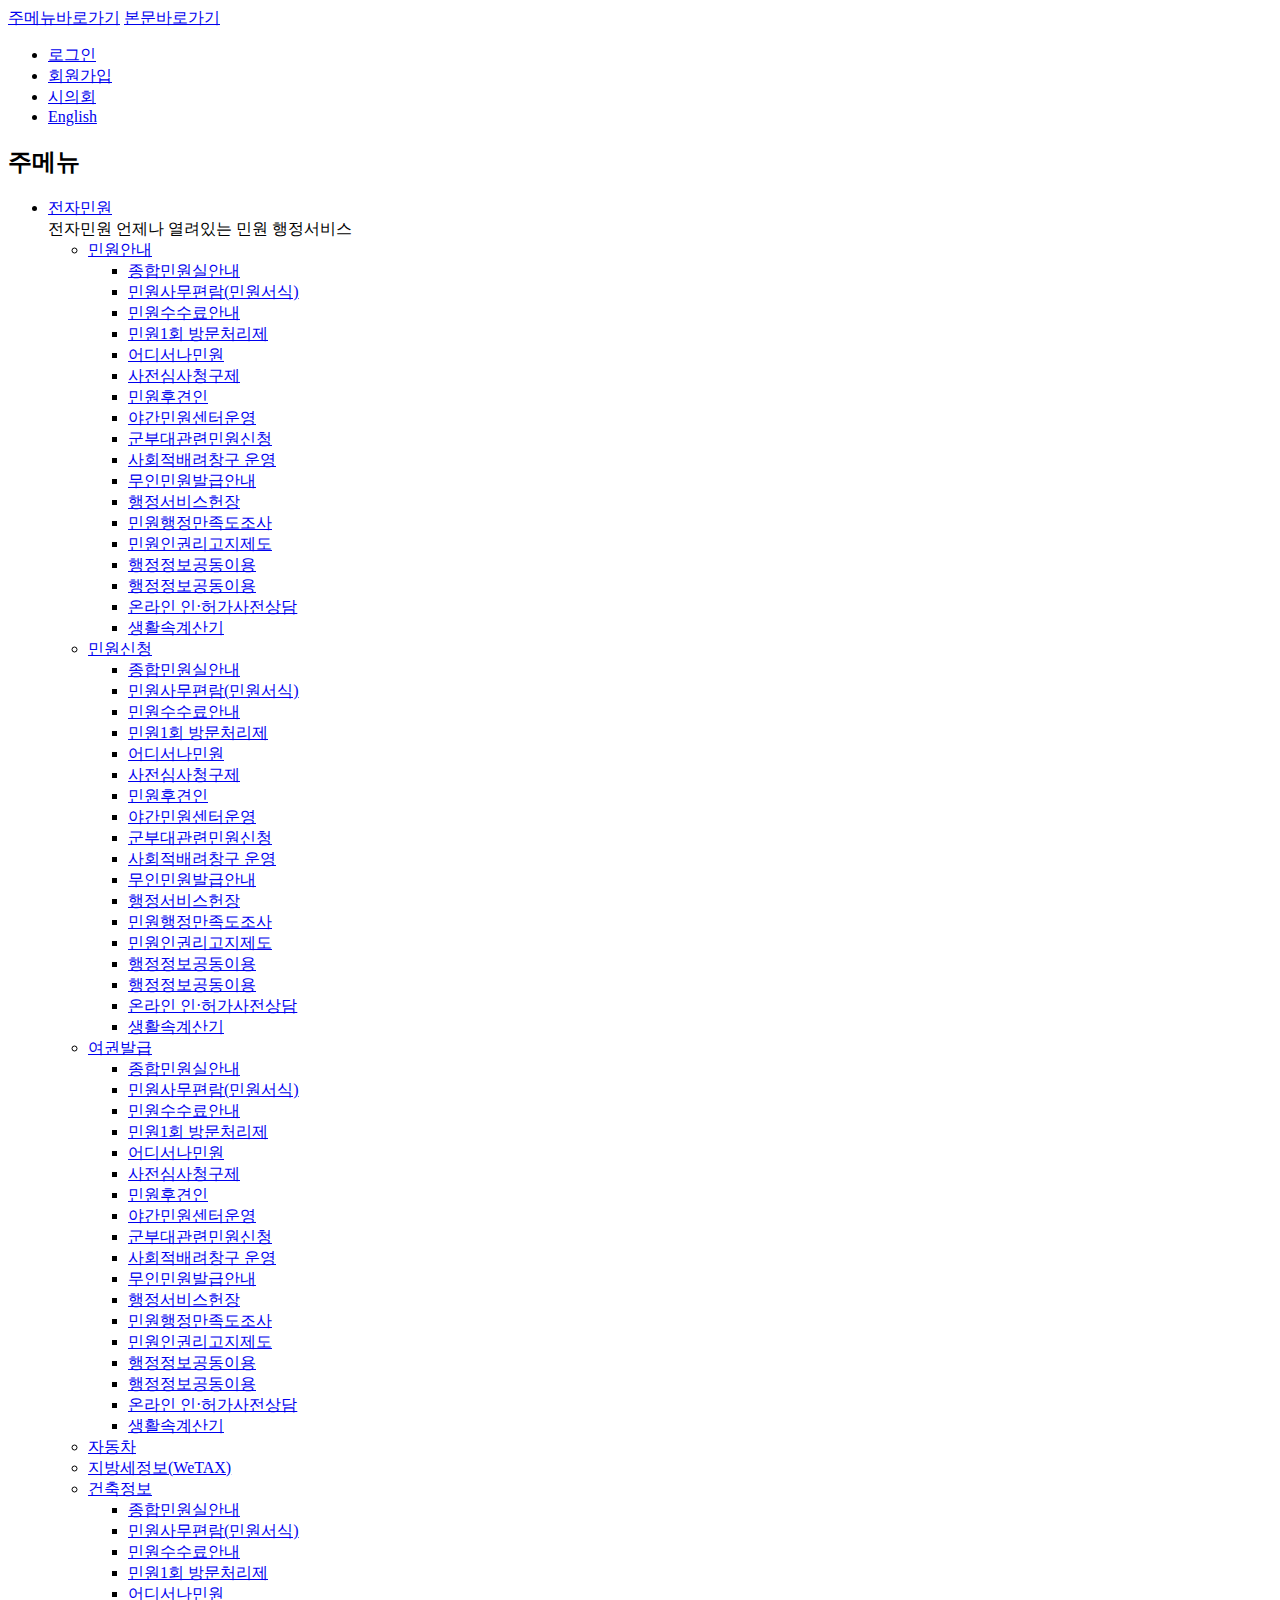
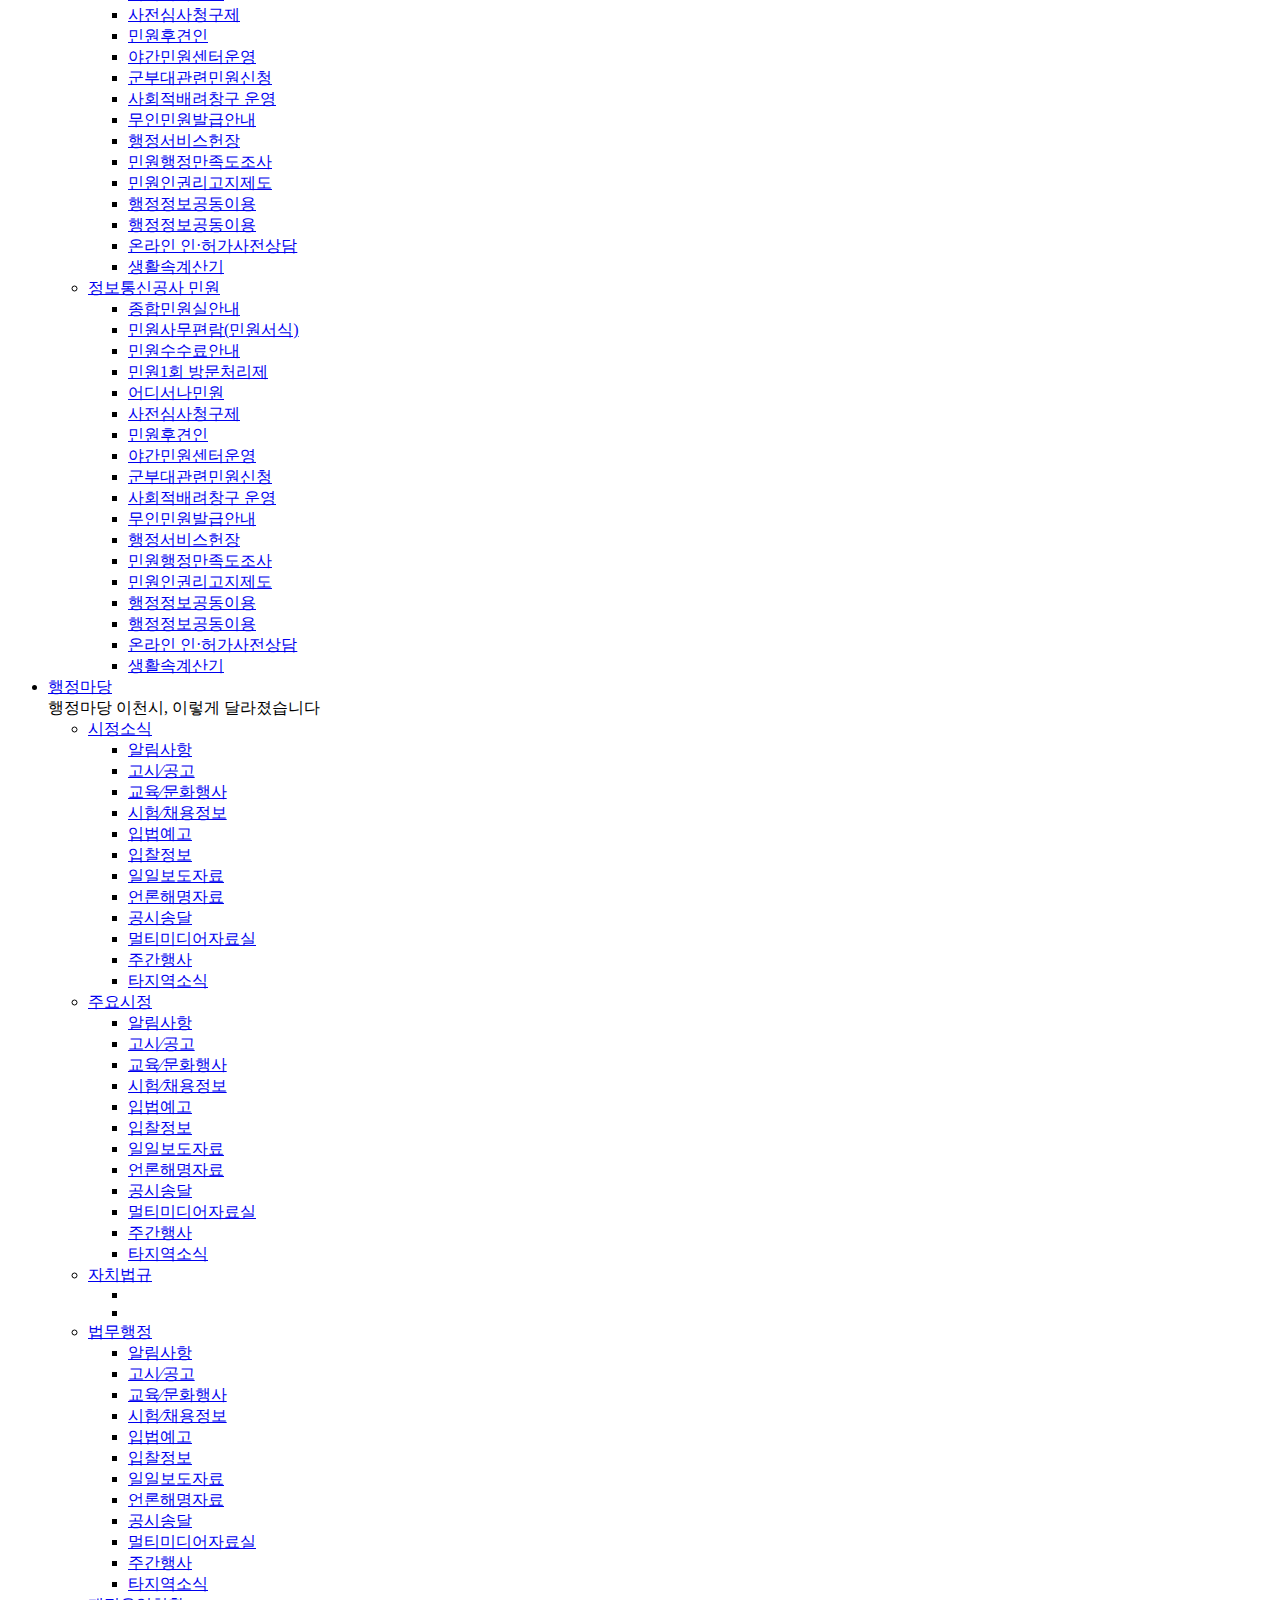
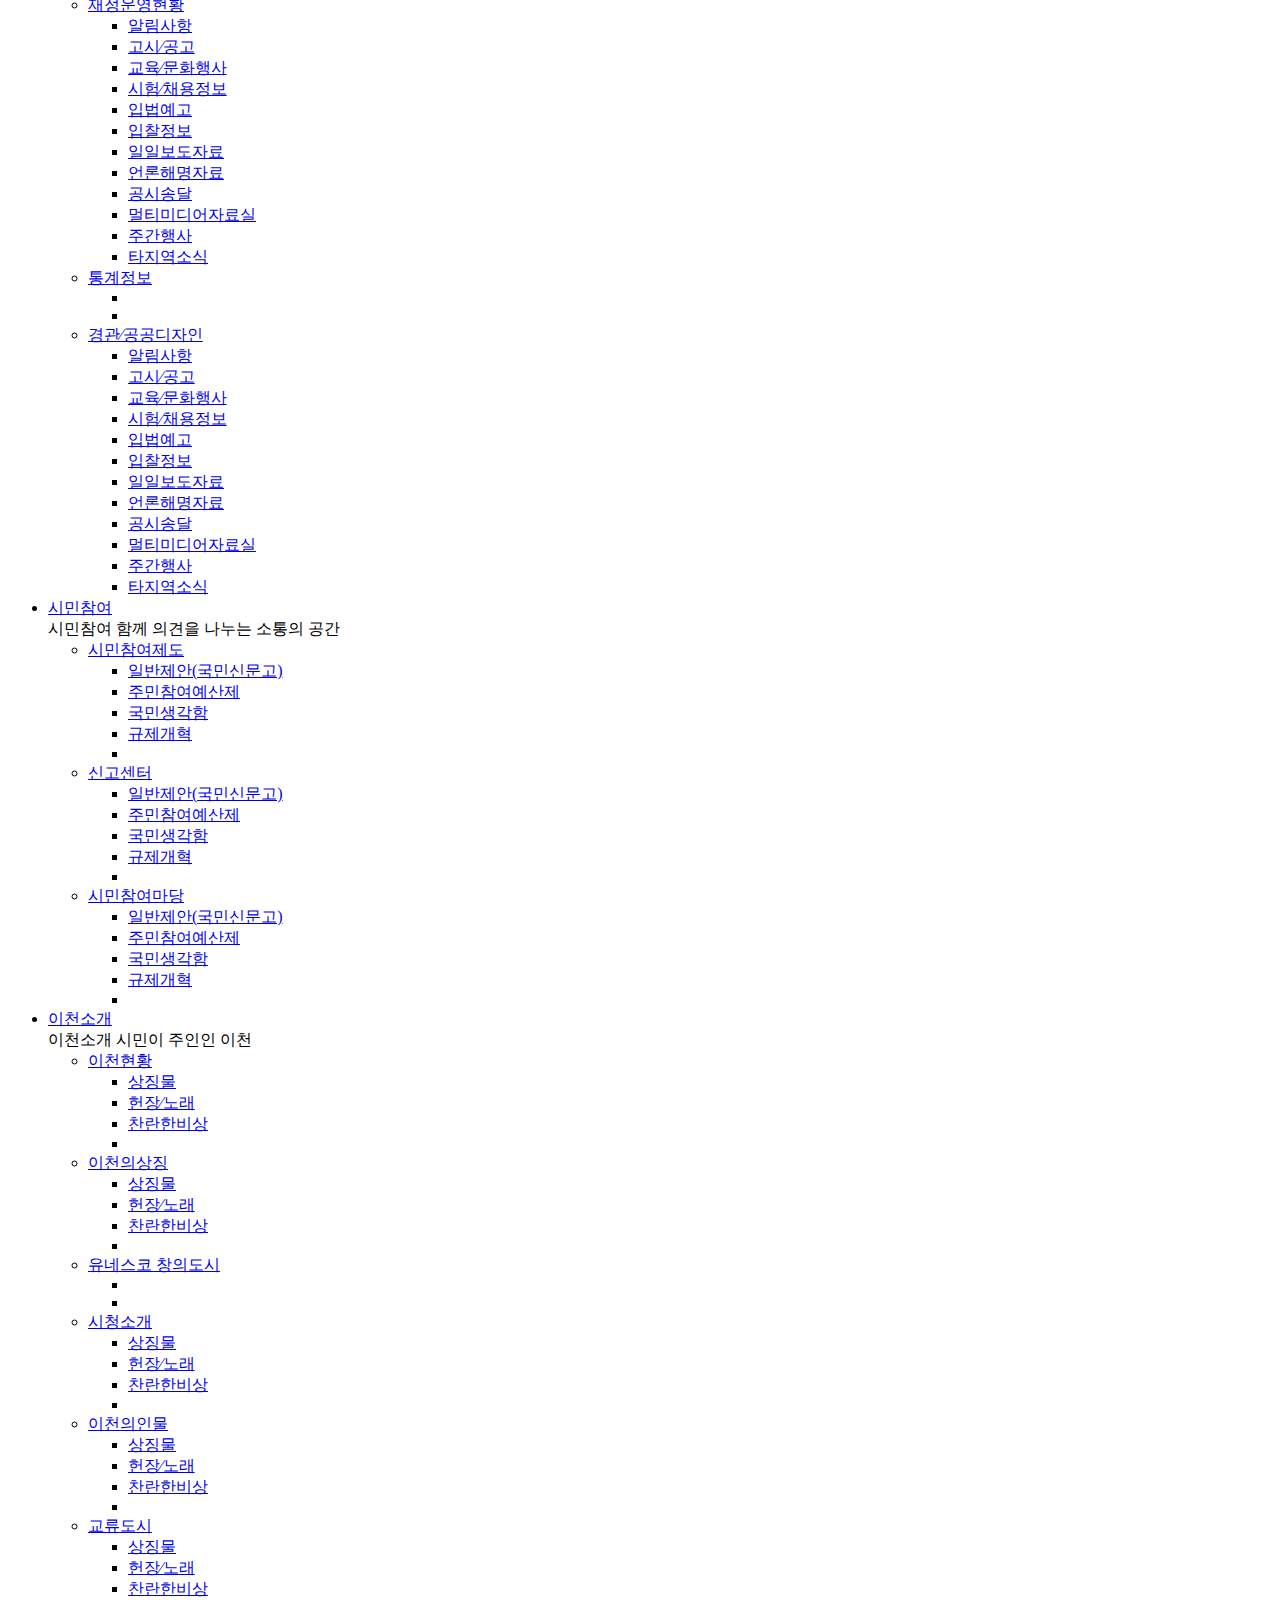
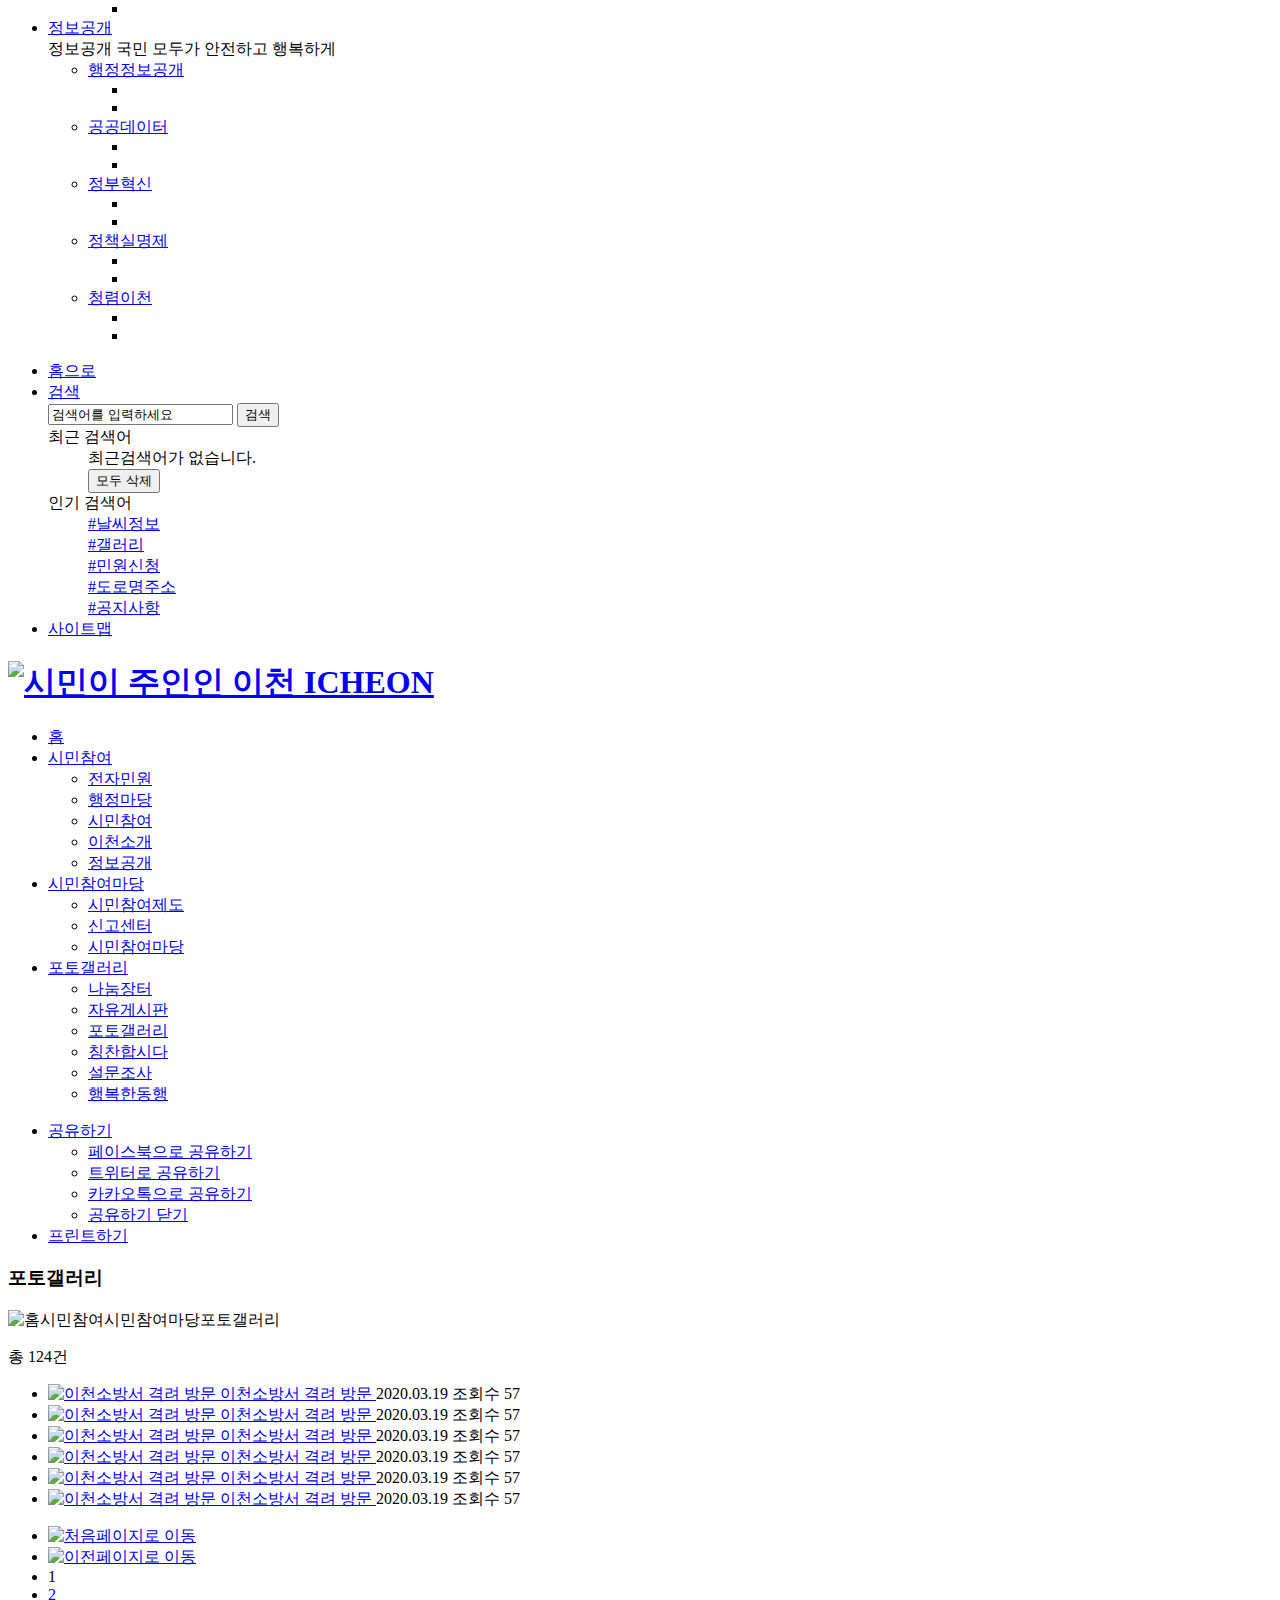
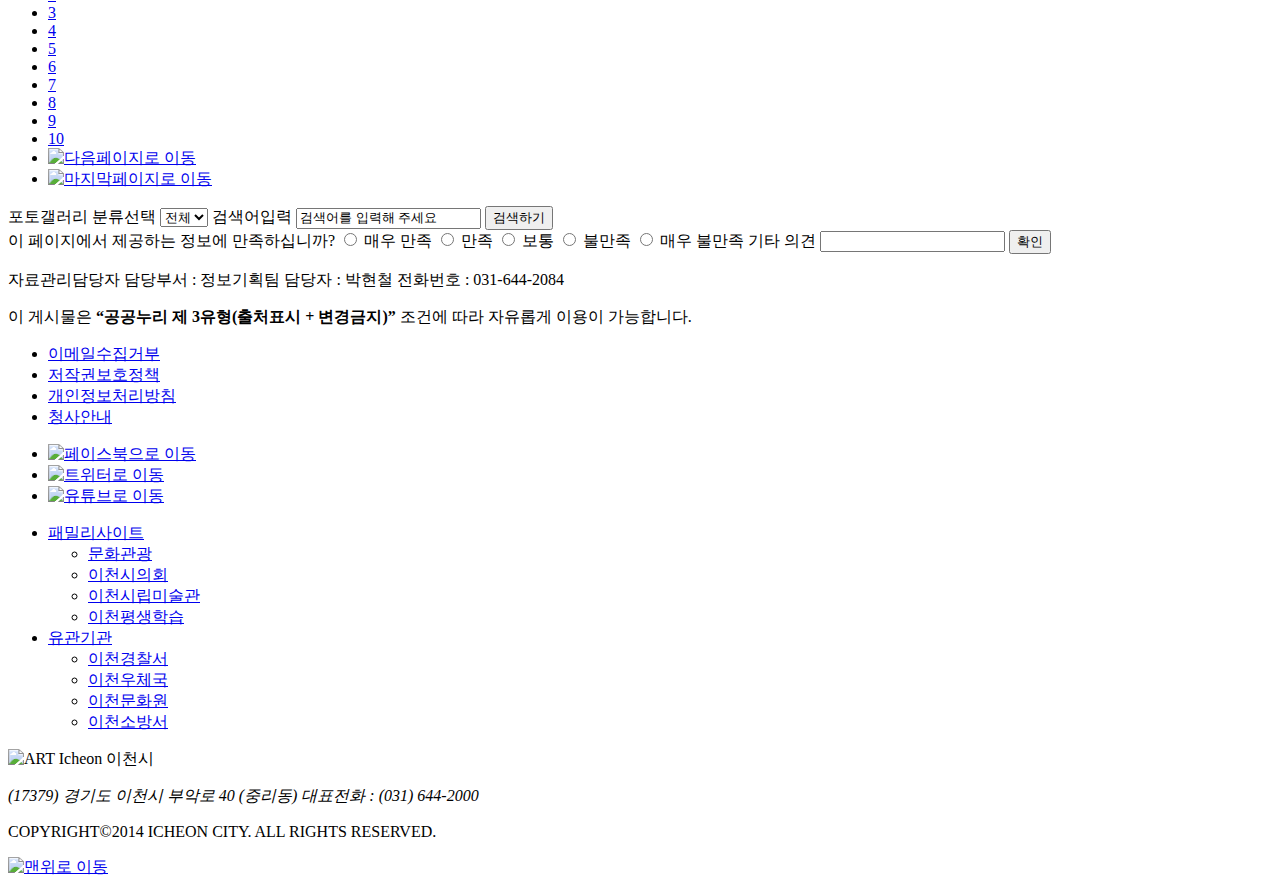
==== html/gallery.html @ 1af58473 "Add files via upload" ====
<!DOCTYPE html PUBLIC "-//W3C//DTD XHTML 1.0 Transitional//EN" "http://www.w3.org/TR/xhtml1/DTD/xhtml1-transitional.dtd">
<html lang="ko" xml:lang="ko" xmlns="http://www.w3.org/1999/xhtml">

<head>
 <meta http-equiv="Content-Type" content="text/html; charset=utf-8" />
 <meta http-equiv="X-UA-Compatible" content="IE=edge" />
 <title>시민이 주인인 이천 :: 이천시청</title>
 <meta name="robots" content="noindex, nofollow" />
 <meta name="keywords" content="키워드넣기" />
 <meta name="description" content="설명넣기" />
 <meta name="author" content="저자넣기" />
 <link rel="stylesheet" type="text/css" href="../css/gallery.css" />
	<script type="text/javascript" src="../js/gallery.js"></script>
</head>

<body>
 <!-- skip menu-->
 <div id="skipMenu">
  <a href="#gnb">주메뉴바로가기</a>
  <a href="#gallery">본문바로가기</a>
 </div>
 <!-- wrapper / w:100%-->
 <div id="wrapper">
		<!-- header / w:100%-->
		<div id="header_wrap">
			<div id="header_intro_wrap">
				<div class="header_intro clearfix">
					<ul class="user_menu">
						<li><a href="login.html">로그인</a></li>
						<li><a href="signup_01.html">회원가입</a></li>
						<li><a href="#">시의회</a></li>
						<li><a href="#">English</a></li>
					</ul>
				</div>
			</div>
			<div class="header clearfix">
				<h2 class="skip">주메뉴</h2>
				<!-- gnb-->
				<ul class="gnb" id="gnb">
					<li><a href="notice.html">전자민원</a>
						<div class="gnb_sub_wrap">
							<div class="gnb_info_01">
								<span class="gnb_title">전자민원</span>
								<span class="gnb_text">언제나 열려있는 민원 행정서비스</span>
							</div>
							<ul class="gnb_depth2">
								<!-- depth_2 -->
								<li class="depth_2">
									<a href="#">민원안내</a>
									<ul class="depth_3">
										<li><a href="#">종합민원실안내</a></li>
										<li><a href="#">민원사무편람&#40;민원서식&#41;</a></li>
										<li><a href="#">민원수수료안내</a></li>
										<li><a href="#">민원1회 방문처리제</a></li>
										<li><a href="#">어디서나민원</a></li>
										<li><a href="#">사전심사청구제</a></li>
										<li><a href="#">민원후견인</a></li>
										<li><a href="#">야간민원센터운영</a></li>
										<li><a href="#">군부대관련민원신청</a></li>
										<li><a href="#">사회적배려창구 운영</a></li>
										<li><a href="#">무인민원발급안내</a></li>
										<li><a href="#">행정서비스헌장</a></li>
										<li><a href="#">민원행정만족도조사</a></li>
										<li><a href="#">민원인권리고지제도</a></li>
										<li><a href="#">행정정보공동이용</a></li>
										<li><a href="#">행정정보공동이용</a></li>
										<li><a href="#">온라인 인·허가사전상담</a></li>
										<li><a href="#">생활속계산기</a></li>
									</ul>
								</li><!-- //depth_2 -->
								<!-- depth_2 -->
								<li class="depth_2">
									<a href="#">민원신청</a>
									<ul class="depth_3">
										<li><a href="#">종합민원실안내</a></li>
										<li><a href="#">민원사무편람&#40;민원서식&#41;</a></li>
										<li><a href="#">민원수수료안내</a></li>
										<li><a href="#">민원1회 방문처리제</a></li>
										<li><a href="#">어디서나민원</a></li>
										<li><a href="#">사전심사청구제</a></li>
										<li><a href="#">민원후견인</a></li>
										<li><a href="#">야간민원센터운영</a></li>
										<li><a href="#">군부대관련민원신청</a></li>
										<li><a href="#">사회적배려창구 운영</a></li>
										<li><a href="#">무인민원발급안내</a></li>
										<li><a href="#">행정서비스헌장</a></li>
										<li><a href="#">민원행정만족도조사</a></li>
										<li><a href="#">민원인권리고지제도</a></li>
										<li><a href="#">행정정보공동이용</a></li>
										<li><a href="#">행정정보공동이용</a></li>
										<li><a href="#">온라인 인·허가사전상담</a></li>
										<li><a href="#">생활속계산기</a></li>
									</ul>
								</li><!-- //depth_2 -->
								<!-- depth_2 -->
								<li class="depth_2">
									<a href="#">여권발급</a>
									<ul class="depth_3">
										<li><a href="#">종합민원실안내</a></li>
										<li><a href="#">민원사무편람&#40;민원서식&#41;</a></li>
										<li><a href="#">민원수수료안내</a></li>
										<li><a href="#">민원1회 방문처리제</a></li>
										<li><a href="#">어디서나민원</a></li>
										<li><a href="#">사전심사청구제</a></li>
										<li><a href="#">민원후견인</a></li>
										<li><a href="#">야간민원센터운영</a></li>
										<li><a href="#">군부대관련민원신청</a></li>
										<li><a href="#">사회적배려창구 운영</a></li>
										<li><a href="#">무인민원발급안내</a></li>
										<li><a href="#">행정서비스헌장</a></li>
										<li><a href="#">민원행정만족도조사</a></li>
										<li><a href="#">민원인권리고지제도</a></li>
										<li><a href="#">행정정보공동이용</a></li>
										<li><a href="#">행정정보공동이용</a></li>
										<li><a href="#">온라인 인·허가사전상담</a></li>
										<li><a href="#">생활속계산기</a></li>
									</ul>
								</li><!-- //depth_2 -->
								<!-- depth_2 -->
								<li class="depth_2 new_page">
									<a href="#">자동차</a>
								</li><!-- //depth_2 -->
								<!-- depth_2 -->
								<li class="depth_2 new_page">
									<a href="#">지방세정보&#40;WeTAX&#41;</a>
								</li><!-- //depth_2 -->
								<!-- depth_2 -->
								<li class="depth_2">
									<a href="#">건축정보</a>
									<ul class="depth_3">
										<li><a href="#">종합민원실안내</a></li>
										<li><a href="#">민원사무편람&#40;민원서식&#41;</a></li>
										<li><a href="#">민원수수료안내</a></li>
										<li><a href="#">민원1회 방문처리제</a></li>
										<li><a href="#">어디서나민원</a></li>
										<li><a href="#">사전심사청구제</a></li>
										<li><a href="#">민원후견인</a></li>
										<li><a href="#">야간민원센터운영</a></li>
										<li><a href="#">군부대관련민원신청</a></li>
										<li><a href="#">사회적배려창구 운영</a></li>
										<li><a href="#">무인민원발급안내</a></li>
										<li><a href="#">행정서비스헌장</a></li>
										<li><a href="#">민원행정만족도조사</a></li>
										<li><a href="#">민원인권리고지제도</a></li>
										<li><a href="#">행정정보공동이용</a></li>
										<li><a href="#">행정정보공동이용</a></li>
										<li><a href="#">온라인 인·허가사전상담</a></li>
										<li><a href="#">생활속계산기</a></li>
									</ul>
								</li><!-- //depth_2 -->
								<!-- depth_2 -->
								<li class="depth_2">
									<a href="#">정보통신공사 민원</a>
									<ul class="depth_3">
										<li><a href="#">종합민원실안내</a></li>
										<li><a href="#">민원사무편람&#40;민원서식&#41;</a></li>
										<li><a href="#">민원수수료안내</a></li>
										<li><a href="#">민원1회 방문처리제</a></li>
										<li><a href="#">어디서나민원</a></li>
										<li><a href="#">사전심사청구제</a></li>
										<li><a href="#">민원후견인</a></li>
										<li><a href="#">야간민원센터운영</a></li>
										<li><a href="#">군부대관련민원신청</a></li>
										<li><a href="#">사회적배려창구 운영</a></li>
										<li><a href="#">무인민원발급안내</a></li>
										<li><a href="#">행정서비스헌장</a></li>
										<li><a href="#">민원행정만족도조사</a></li>
										<li><a href="#">민원인권리고지제도</a></li>
										<li><a href="#">행정정보공동이용</a></li>
										<li><a href="#">행정정보공동이용</a></li>
										<li><a href="#">온라인 인·허가사전상담</a></li>
										<li><a href="#">생활속계산기</a></li>
									</ul>
								</li><!-- //depth_2 -->
							</ul><!-- //gnb_depth2 -->
						</div>
					</li>
					<li><a href="gallery.html">행정마당</a>
						<div class="gnb_sub_wrap">
							<div class="gnb_info_02">
								<span class="gnb_title">행정마당</span>
								<span class="gnb_text">이천시, 이렇게 달라졌습니다</span>
							</div>
							<ul class="gnb_depth2">
								<!-- depth_2 -->
								<li class="depth_2">
									<a href="#">시정소식</a>
									<ul class="depth_3">
										<li><a href="#">알림사항</a></li>
										<li><a href="#">고시&frasl;공고</a></li>
										<li><a href="#">교육&frasl;문화행사</a></li>
										<li><a href="#">시험&frasl;채용정보</a></li>
										<li><a href="#">입법예고</a></li>
										<li><a href="#">입찰정보</a></li>
										<li><a href="#">일일보도자료</a></li>
										<li><a href="#">언론해명자료</a></li>
										<li><a href="#">공시송달</a></li>
										<li><a href="#">멀티미디어자료실</a></li>
										<li><a href="#">주간행사</a></li>
										<li><a href="#">타지역소식</a></li>
									</ul>
								</li><!-- //depth_2 -->
								<!-- depth_2 -->
								<li class="depth_2">
									<a href="#">주요시정</a>
									<ul class="depth_3">
										<li><a href="#">알림사항</a></li>
										<li><a href="#">고시&frasl;공고</a></li>
										<li><a href="#">교육&frasl;문화행사</a></li>
										<li><a href="#">시험&frasl;채용정보</a></li>
										<li><a href="#">입법예고</a></li>
										<li><a href="#">입찰정보</a></li>
										<li><a href="#">일일보도자료</a></li>
										<li><a href="#">언론해명자료</a></li>
										<li><a href="#">공시송달</a></li>
										<li><a href="#">멀티미디어자료실</a></li>
										<li><a href="#">주간행사</a></li>
										<li><a href="#">타지역소식</a></li>
									</ul>
								</li><!-- //depth_2 -->
								<!-- depth_2 -->
								<li class="depth_2 new_page">
									<a href="#">자치법규</a>
									<ul class="depth_3">
										<li></li>
									</ul>
									<ul class="depth_3_2">
										<li></li>
									</ul>
								</li><!-- //depth_2 -->
								<!-- depth_2 -->
								<li class="depth_2">
									<a href="#">법무행정</a>
									<ul class="depth_3">
										<li><a href="#">알림사항</a></li>
										<li><a href="#">고시&frasl;공고</a></li>
										<li><a href="#">교육&frasl;문화행사</a></li>
										<li><a href="#">시험&frasl;채용정보</a></li>
										<li><a href="#">입법예고</a></li>
										<li><a href="#">입찰정보</a></li>
										<li><a href="#">일일보도자료</a></li>
										<li><a href="#">언론해명자료</a></li>
										<li><a href="#">공시송달</a></li>
										<li><a href="#">멀티미디어자료실</a></li>
										<li><a href="#">주간행사</a></li>
										<li><a href="#">타지역소식</a></li>
									</ul>
								</li><!-- //depth_2 -->
								<!-- depth_2 -->
								<li class="depth_2">
									<a href="#">재정운영현황</a>
									<ul class="depth_3">
										<li><a href="#">알림사항</a></li>
										<li><a href="#">고시&frasl;공고</a></li>
										<li><a href="#">교육&frasl;문화행사</a></li>
										<li><a href="#">시험&frasl;채용정보</a></li>
										<li><a href="#">입법예고</a></li>
										<li><a href="#">입찰정보</a></li>
										<li><a href="#">일일보도자료</a></li>
										<li><a href="#">언론해명자료</a></li>
										<li><a href="#">공시송달</a></li>
										<li><a href="#">멀티미디어자료실</a></li>
										<li><a href="#">주간행사</a></li>
										<li><a href="#">타지역소식</a></li>
									</ul>
								</li><!-- //depth_2 -->
								<!-- depth_2 -->
								<li class="depth_2 new_page">
									<a href="#">통계정보</a>
									<ul class="depth_3">
										<li></li>
									</ul>
									<ul class="depth_3_2">
										<li></li>
									</ul>
								</li><!-- //depth_2 -->
								<!-- depth_2 -->
								<li class="depth_2">
									<a href="#">경관&frasl;공공디자인</a>
									<ul class="depth_3">
										<li><a href="#">알림사항</a></li>
										<li><a href="#">고시&frasl;공고</a></li>
										<li><a href="#">교육&frasl;문화행사</a></li>
										<li><a href="#">시험&frasl;채용정보</a></li>
										<li><a href="#">입법예고</a></li>
										<li><a href="#">입찰정보</a></li>
										<li><a href="#">일일보도자료</a></li>
										<li><a href="#">언론해명자료</a></li>
										<li><a href="#">공시송달</a></li>
										<li><a href="#">멀티미디어자료실</a></li>
										<li><a href="#">주간행사</a></li>
										<li><a href="#">타지역소식</a></li>
									</ul>
								</li><!-- //depth_2 -->
							</ul><!-- //gnb_depth2 -->
						</div>
					</li>
					<li><a href="sub.html">시민참여</a>
						<div class="gnb_sub_wrap">
							<div class="gnb_info_03">
								<span class="gnb_title">시민참여</span>
								<span class="gnb_text">함께 의견을 나누는 소통의 공간</span>
							</div>
							<ul class="gnb_depth2">
								<!-- depth_2 -->
								<li class="depth_2">
									<a href="#">시민참여제도</a>
									<ul class="depth_3">
										<li><a href="#">일반제안&#40;국민신문고&#41;</a></li>
										<li><a href="#">주민참여예산제</a></li>
										<li><a href="#">국민생각함</a></li>
										<li><a href="#">규제개혁</a></li>
									</ul>
									<ul class="depth_3_2">
										<li></li>
									</ul>
								</li><!-- //depth_2 -->
								<!-- depth_2 -->
								<li class="depth_2">
									<a href="#">신고센터</a>
									<ul class="depth_3">
										<li><a href="#">일반제안&#40;국민신문고&#41;</a></li>
										<li><a href="#">주민참여예산제</a></li>
										<li><a href="#">국민생각함</a></li>
										<li><a href="#">규제개혁</a></li>
									</ul>
									<ul class="depth_3_2">
										<li></li>
									</ul>
								</li><!-- //depth_2 -->
								<!-- depth_2 -->
								<li class="depth_2">
									<a href="#">시민참여마당</a>
									<ul class="depth_3">
										<li><a href="#">일반제안&#40;국민신문고&#41;</a></li>
										<li><a href="#">주민참여예산제</a></li>
										<li><a href="#">국민생각함</a></li>
										<li><a href="#">규제개혁</a></li>
									</ul>
									<ul class="depth_3_2">
										<li></li>
									</ul>
								</li><!-- //depth_2 -->
							</ul><!-- //gnb_depth2 -->
						</div>
					</li>
					<li><a href="login.html">이천소개</a>
						<div class="gnb_sub_wrap">
							<div class="gnb_info_04">
								<span class="gnb_title">이천소개</span>
								<span class="gnb_text">시민이 주인인 이천</span>
							</div>
							<ul class="gnb_depth2">
								<!-- depth_2 -->
								<li class="depth_2">
									<a href="#">이천현황</a>
									<ul class="depth_3">
										<li><a href="#">상징물</a></li>
										<li><a href="#">헌장&frasl;노래</a></li>
										<li><a href="#">찬란한비상</a></li>
									</ul>
									<ul class="depth_3_2">
										<li></li>
									</ul>
								</li><!-- //depth_2 -->
								<!-- depth_2 -->
								<li class="depth_2">
									<a href="#">이천의상징</a>
									<ul class="depth_3">
										<li><a href="#">상징물</a></li>
										<li><a href="#">헌장&frasl;노래</a></li>
										<li><a href="#">찬란한비상</a></li>
									</ul>
									<ul class="depth_3_2">
										<li></li>
									</ul>
								</li><!-- //depth_2 -->
								<!-- depth_2 -->
								<li class="depth_2 new_page">
									<a href="#">유네스코 창의도시</a>
									<ul class="depth_3">
										<li></li>
									</ul>
									<ul class="depth_3_2">
										<li></li>
									</ul>
								</li><!-- //depth_2 -->
								<!-- depth_2 -->
								<li class="depth_2">
									<a href="#">시청소개</a>
									<ul class="depth_3">
										<li><a href="#">상징물</a></li>
										<li><a href="#">헌장&frasl;노래</a></li>
										<li><a href="#">찬란한비상</a></li>
									</ul>
									<ul class="depth_3_2">
										<li></li>
									</ul>
								</li><!-- //depth_2 -->
								<!-- depth_2 -->
								<li class="depth_2">
									<a href="#">이천의인물</a>
									<ul class="depth_3">
										<li><a href="#">상징물</a></li>
										<li><a href="#">헌장&frasl;노래</a></li>
										<li><a href="#">찬란한비상</a></li>
									</ul>
									<ul class="depth_3_2">
										<li></li>
									</ul>
								</li><!-- //depth_2 -->
								<!-- depth_2 -->
								<li class="depth_2">
									<a href="#">교류도시</a>
									<ul class="depth_3">
										<li><a href="#">상징물</a></li>
										<li><a href="#">헌장&frasl;노래</a></li>
										<li><a href="#">찬란한비상</a></li>
									</ul>
									<ul class="depth_3_2">
										<li></li>
									</ul>
								</li><!-- //depth_2 -->
							</ul><!-- //gnb_depth2 -->
						</div>
					</li>
					<li><a href="signup_01.html">정보공개</a>
						<div class="gnb_sub_wrap">
							<div class="gnb_info_05">
								<span class="gnb_title">정보공개</span>
								<span class="gnb_text">국민 모두가 안전하고 행복하게</span>
							</div>
							<ul class="gnb_depth2">
								<li class="depth_2 new_page"><a href="#">행정정보공개</a>
									<ul class="depth_3">
										<li></li>
									</ul>
									<ul class="depth_3_2">
										<li></li>
									</ul>
								</li>
								<li class="depth_2 new_page"><a href="#">공공데이터</a>
									<ul class="depth_3">
										<li></li>
									</ul>
									<ul class="depth_3_2">
										<li></li>
									</ul>
								</li>
								<li class="depth_2 new_page"><a href="#">정부혁신</a>
									<ul class="depth_3">
										<li></li>
									</ul>
									<ul class="depth_3_2">
										<li></li>
									</ul>
								</li>
								<li class="depth_2 new_page"><a href="#">정책실명제</a>
									<ul class="depth_3">
										<li></li>
									</ul>
									<ul class="depth_3_2">
										<li></li>
									</ul>
								</li>
								<li class="depth_2 new_page"><a href="#">청렴이천</a>
									<ul class="depth_3">
										<li></li>
									</ul>
									<ul class="depth_3_2">
										<li></li>
									</ul>
								</li>
							</ul><!-- //gnb_depth2 -->
						</div>
					</li>
				</ul>
				<!-- //gnb -->
				<ul class="quick_menu">
					<li class="quick_home"><a href="index.html"><span class="skip">홈으로</span></a></li>
					<li class="quick_src"><a href="#" id="src_icon"><span class="skip">검색</span></a>
						<div id="src_zone">
							<form method="post" action="#" name="search">
								<input type="text" title="검색어입력" value="검색어를 입력하세요" class="search_bar"/>
								<button class="search_icon" title="검색하기">검색</button>
							</form>
							<dl class="search_current">
								<dt>최근 검색어</dt>
								<dd>최근검색어가 없습니다.</dd>
								<dd><button class="search_delete" title="최근 검색어 모두 삭제">모두 삭제</button></dd>
							</dl>
							<dl class="search_popular">
								<dt>인기 검색어</dt>
								<dd><a href="#">#날씨정보</a></dd>
								<dd><a href="#">#갤러리</a></dd>
								<dd><a href="#">#민원신청</a></dd>
								<dd><a href="#">#도로명주소</a></dd>
								<dd><a href="#">#공지사항</a></dd>
							</dl>
						</div>
					</li>
					<li class="quick_map"><a href="#"><span class="skip">사이트맵</span></a></li>
				</ul>
			</div>
		</div>
		<!-- //header_wrap -->
  <!-- container -->
  <div id="container_wrap">
   <!--w:100%-->
   <div class="container_top_wrap">
    <!--w:100%-->
    <div class="container_top">
     <!--w:1193px-->
     <h1><a href="index.html"><img src="../images/logo.png" alt="시민이 주인인 이천 ICHEON" /></a></h1>
    </div>
   </div>
   <div class="snb_wrap">
    <!--w:100%-->
    <div class="snb_bar" id="snb_bar">
     <!--w:1193px-->
     <ul class="snb clearfix">
      <li class="snb_title"><a href="index.html"><span class="skip">홈</span></a></li>
      <li class="snb_title"><a href="#">시민참여</a>
       <ul class="snb_list">
        <li><a href="#">전자민원</a></li>
        <li><a href="#">행정마당</a></li>
        <li><a href="#">시민참여</a></li>
        <li><a href="#">이천소개</a></li>
        <li><a href="#">정보공개</a></li>
       </ul>
      </li>
      <li class="snb_title"><a href="#">시민참여마당</a>
       <ul class="snb_list">
        <li><a href="#">시민참여제도</a></li>
        <li><a href="#">신고센터</a></li>
        <li><a href="#">시민참여마당</a></li>
       </ul>
      </li>
      <li class="snb_title"><a href="#">포토갤러리</a>
       <ul class="snb_list">
        <li><a href="#">나눔장터</a></li>
        <li><a href="#">자유게시판</a></li>
        <li><a href="#">포토갤러리</a></li>
        <li><a href="#">칭찬합시다</a></li>
        <li><a href="#">설문조사</a></li>
        <li><a href="#">행복한동행</a></li>
       </ul>
      </li>
     </ul>
     <ul class="sub_menu clearfix">
       <li><a href="#" class="sub_menu1" id="shareOn"><span class="skip">공유하기</span></a>
							<ul class="share_list clearfix" id="shareList">
        <li><a href="#" class="sub_menu1_1"><span class="skip">페이스북으로 공유하기</span></a></li>
        <li><a href="#" class="sub_menu1_2"><span class="skip">트위터로 공유하기</span></a></li>
        <li><a href="#" class="sub_menu1_3"><span class="skip">카카오톡으로 공유하기</span></a></li>
        <li><a href="#" class="sub_menu1_4"><span class="skip">공유하기 닫기</span></a></li>
							</ul>
							</li>
         <li><a href="#" class="sub_menu2"><span class="skip">프린트하기</span></a></li>
						</ul>
    </div>
   </div>
   <div class="gallery">
    <!--w:1193px-->
    <h3>포토갤러리</h3>
    <p class="location">
     <img src="../images_sub/location_home.png" alt="홈"/><span>시민참여</span><span>시민참여마당</span><span class="current">포토갤러리</span>
    </p>
    <p class="page_num">총 <span class="current">124</span>건</p>
    <ul class="contents clearfix">
     <li class="clearfix"><a href="#" class="clearfix">
       <img src="../images_sub/gallery_img.png" alt="이천소방서 격려 방문" />
       <span class="contents_title">이천소방서 격려 방문</span>
      </a>
      <span class="contents_date">2020.03.19</span>
      <span class="contents_hit">조회수 57</span>
     </li>
     <li class="clearfix"><a href="#" class="clearfix">
       <img src="../images_sub/gallery_img.png" alt="이천소방서 격려 방문" />
       <span class="contents_title">이천소방서 격려 방문</span>
      </a>
      <span class="contents_date">2020.03.19</span>
      <span class="contents_hit">조회수 57</span>
     </li>
     <li class="clearfix"><a href="#" class="clearfix">
       <img src="../images_sub/gallery_img.png" alt="이천소방서 격려 방문" />
       <span class="contents_title">이천소방서 격려 방문</span>
      </a>
      <span class="contents_date">2020.03.19</span>
      <span class="contents_hit">조회수 57</span>
     </li>
     <li class="clearfix"><a href="#" class="clearfix">
       <img src="../images_sub/gallery_img.png" alt="이천소방서 격려 방문" />
       <span class="contents_title">이천소방서 격려 방문</span>
      </a>
      <span class="contents_date">2020.03.19</span>
      <span class="contents_hit">조회수 57</span>
     </li>
     <li class="clearfix"><a href="#" class="clearfix">
       <img src="../images_sub/gallery_img.png" alt="이천소방서 격려 방문" />
       <span class="contents_title">이천소방서 격려 방문</span>
      </a>
      <span class="contents_date">2020.03.19</span>
      <span class="contents_hit">조회수 57</span>
     </li>
     <li class="clearfix"><a href="#" class="clearfix">
       <img src="../images_sub/gallery_img.png" alt="이천소방서 격려 방문" />
       <span class="contents_title">이천소방서 격려 방문</span>
      </a>
      <span class="contents_date">2020.03.19</span>
      <span class="contents_hit">조회수 57</span>
     </li>
    </ul>

    <ul class="page clearfix">
     <li><a href="#"><img src="../images_sub/page_first.png" alt="처음페이지로 이동" /></a></li>
     <li class="mr15"><a href="#"><img src="../images_sub/page_prev.png" alt="이전페이지로 이동" /></a></li>
     <li><span class="on">1</span></li>
     <li><span><a href="#">2</a></span></li>
     <li><span><a href="#">3</a></span></li>
     <li><span><a href="#">4</a></span></li>
     <li><span><a href="#">5</a></span></li>
     <li><span><a href="#">6</a></span></li>
     <li><span><a href="#">7</a></span></li>
     <li><span><a href="#">8</a></span></li>
     <li><span><a href="#">9</a></span></li>
     <li><span><a href="#">10</a></span></li>
     <li class="ml15"><a href="#"><img src="../images_sub/page_next.png" alt="다음페이지로 이동" /></a></li>
     <li><a href="#"><img src="../images_sub/page_end.png" alt="마지막페이지로 이동" /></a></li>
    </ul>
    <form method="post" name="gallery_frm" action="#" class="gallery_list">
     <label for="gallery_select" class="skip">포토갤러리 분류선택</label>
     <select id="gallery_select">
      <option value="">전체</option>
      <option value="">제목</option>
      <option value="">내용</option>
     </select>
     <label for="gallery_search" class="skip">검색어입력</label>
     <input type="text" id="gallery_search" name="gallery_text" value="검색어를 입력해 주세요" />
     <button><span class="skip">검색하기</span></button>
    </form>
   </div>
   <div class="survey_wrap">
    <!--w:100%-->
    <div class="survey_zone">
     <!--w:1193px-->
     <form method="post" action="#" class="survey_frm">
      <span class="survey_Q">이 페이지에서 제공하는 정보에 만족하십니까?</span>
      <input type="radio" name="survey" id="survey1" />
      <label for="survey1">매우 만족</label>
      <input type="radio" name="survey" id="survey2" />
      <label for="survey2">만족</label>
      <input type="radio" name="survey" id="survey3" />
      <label for="survey3">보통</label>
      <input type="radio" name="survey" id="survey4" />
      <label for="survey4">불만족</label>
      <input type="radio" name="survey" id="survey5" />
      <label for="survey5">매우 불만족</label>
      <label for="survey_text" class="skip">기타 의견</label>
      <input type="text" id="survey_text" name="survey_text" class="survey_text" />
      <button>확인</button>
     </form>
    </div>
   </div>
   <div class="person_wrap">
    <div>
     <p class="person">자료관리담당자 <span>담당부서</span> : 정보기획팀 <span>담당자</span> : 박현철 <span>전화번호</span> : 031-644-2084</p>
    </div>
   </div>
   <div class="license_wrap">
    <p class="license">이 게시물은 <strong>“공공누리 제 3유형(출처표시 + 변경금지)”</strong> 조건에 따라 자유롭게 이용이 가능합니다.</p>
   </div>
  </div>
  <!-- //container -->
  <div id="footer_wrap" class="footer_wrap">
   <div class="footer_top_wrap">
    <div class="footer_top clearfix">
     <ul class="footer_menu">
      <li><a href="#">이메일수집거부</a></li>
      <li><a href="#">저작권보호정책</a></li>
      <li><a href="#">개인정보처리방침</a></li>
      <li><a href="#">청사안내</a></li>
     </ul>
     <ul class="footer_sns">
      <li><a href="#" target="_blank" title="새창"><img src="../images/sns_01.png" alt="페이스북으로 이동" /></a></li>
      <li><a href="#" target="_blank" title="새창"><img src="../images/sns_02.png" alt="트위터로 이동" /></a></li>
      <li><a href="#" target="_blank" title="새창"><img src="../images/sns_03.png" alt="유튜브로 이동" /></a></li>
     </ul>
     <ul class="family_site">
      <li class="family_title"><a href="#">패밀리사이트</a>
       <ul class="family_list">
        <li><a href="#">문화관광</a></li>
        <li><a href="#">이천시의회</a></li>
        <li><a href="#">이천시립미술관</a></li>
        <li><a href="#">이천평생학습</a></li>
       </ul>
      </li>
      <li class="family_title"><a href="#">유관기관</a>
       <ul class="family_list">
        <li><a href="#">이천경찰서</a></li>
        <li><a href="#">이천우체국</a></li>
        <li><a href="#">이천문화원</a></li>
        <li><a href="#">이천소방서</a></li>
       </ul>
      </li>
     </ul>
    </div>
   </div>
   <div class="footer_bottom_wrap">
    <div class="footer_bottom clearfix">
     <p class="footer_logo"><img src="../images/footer_logo.png" alt="ART Icheon 이천시" /></p>
     <div class="footer_info">
      <address>(17379) 경기도 이천시 부악로 40 (중리동) 대표전화 : (031) 644-2000</address>
      <p class="copy">COPYRIGHT&copy;2014 ICHEON CITY. ALL RIGHTS RESERVED.</p>
     </div>
     <span class="top_arrow"><a href="#"><img src="../images/footer_arrow.png" alt="맨위로 이동" /></a></span>
    </div>
   </div>
  </div>
 </div>
 <!-- //wrapper -->

</body></html>
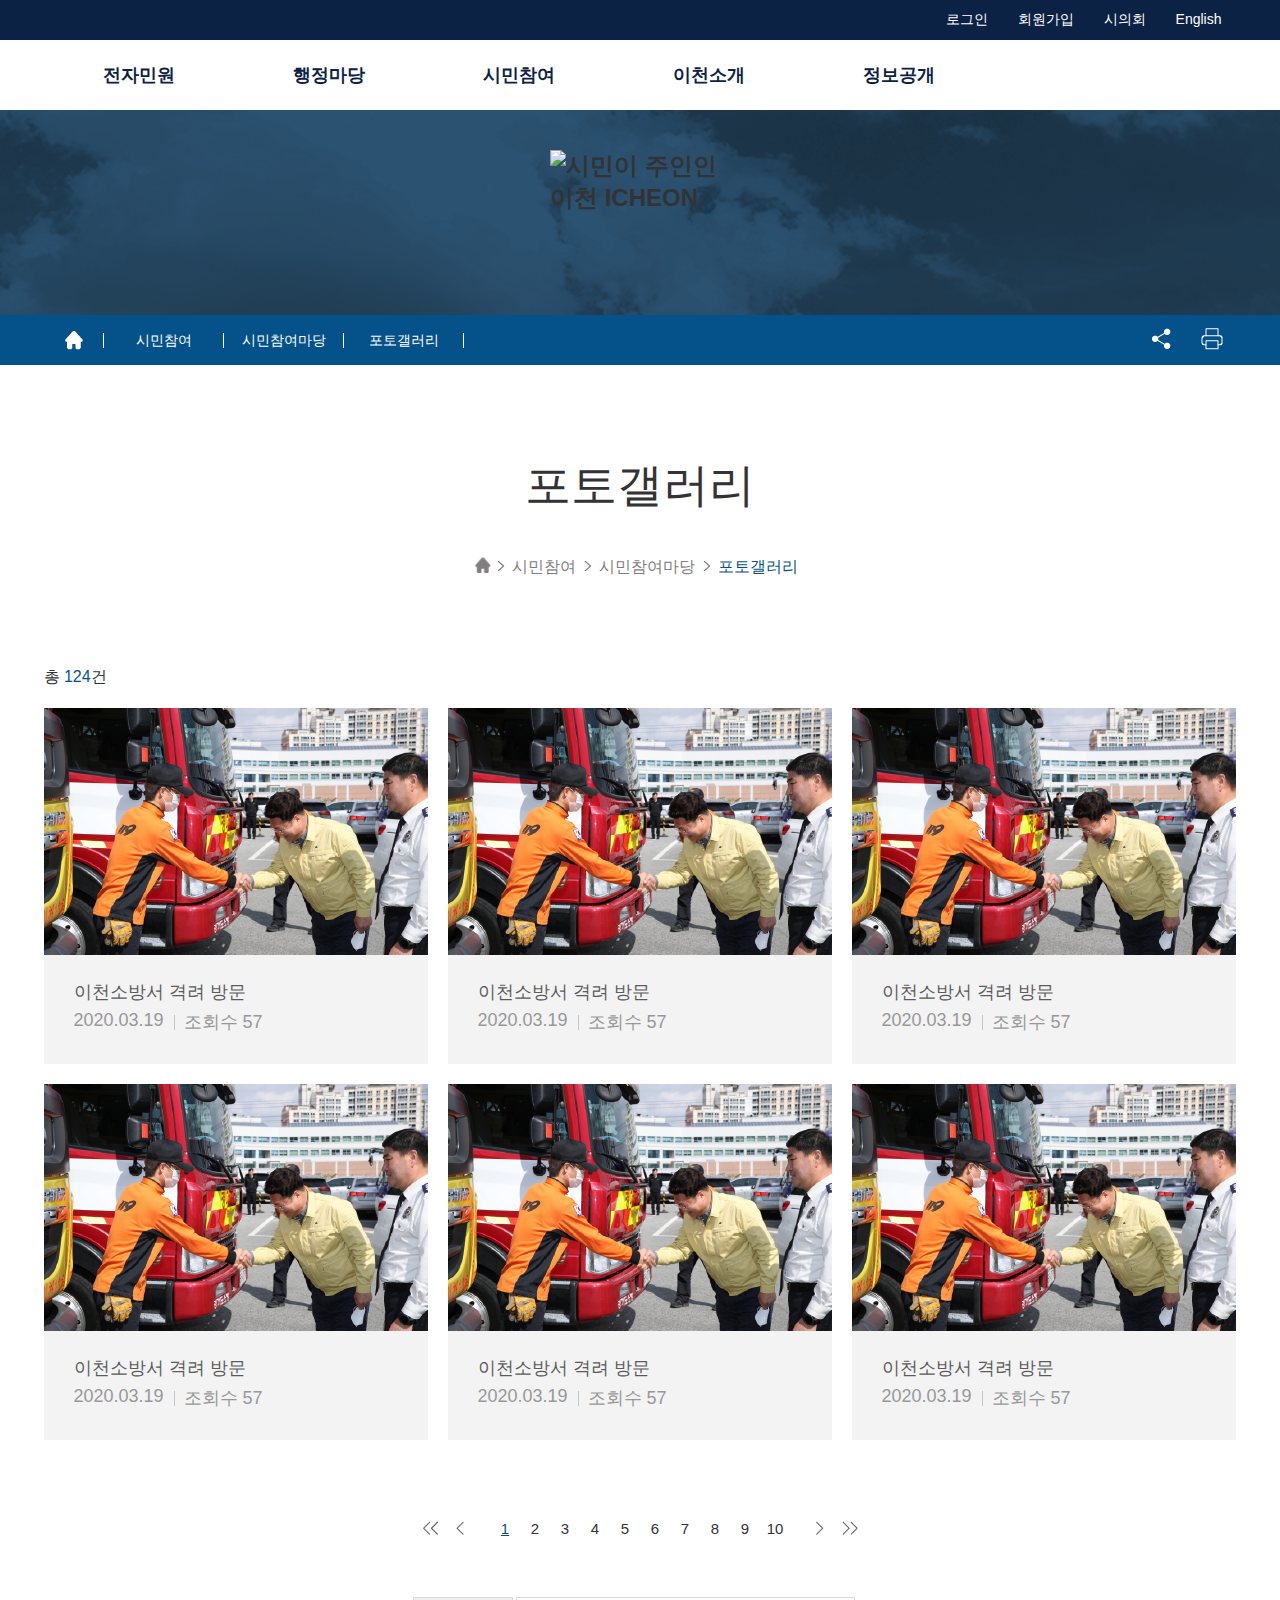
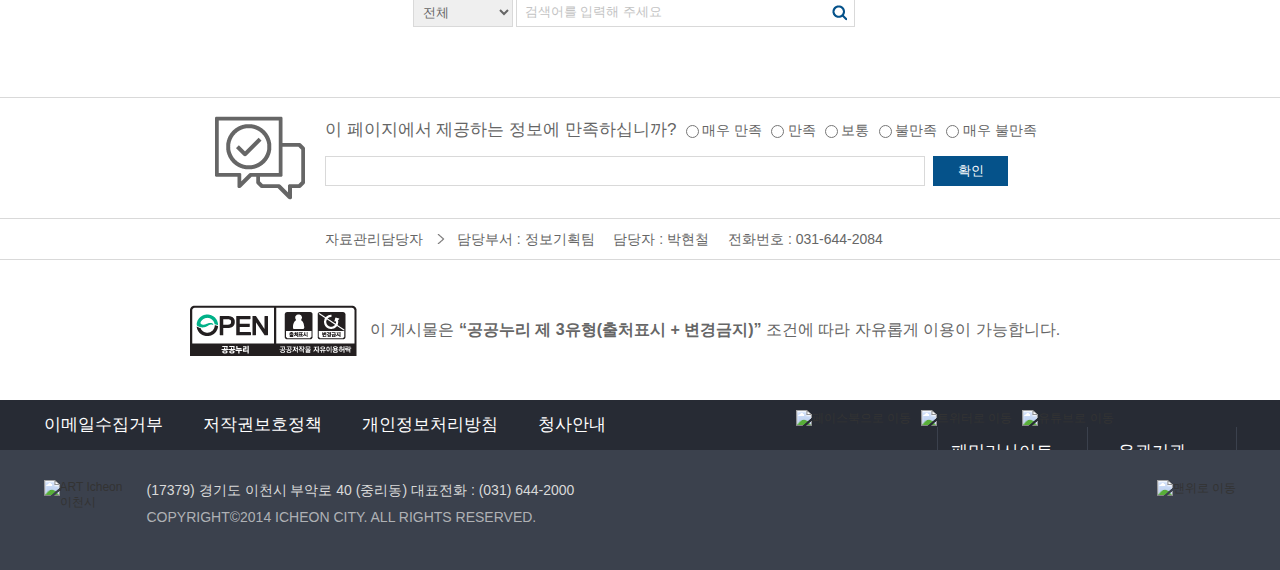
==== commit b9fce26f: "Add files via upload" ====
--- a/html/gallery.html
+++ b/html/gallery.html
@@ -6,9 +6,9 @@
  <meta http-equiv="X-UA-Compatible" content="IE=edge" />
  <title>시민이 주인인 이천 :: 이천시청</title>
  <meta name="robots" content="noindex, nofollow" />
- <meta name="keywords" content="키워드넣기" />
- <meta name="description" content="설명넣기" />
- <meta name="author" content="저자넣기" />
+ <meta name="keywords" content="" />
+ <meta name="description" content="" />
+ <meta name="author" content="" />
  <link rel="stylesheet" type="text/css" href="../css/gallery.css" />
 	<script type="text/javascript" src="../js/gallery.js"></script>
 </head>
--- a/css/gallery.css
+++ b/css/gallery.css
@@ -0,0 +1,116 @@
+@charset "utf-8";
+@import url(reset.css);
+@import url(header.css);
+@import url(footer.css);
+
+/*container*/
+
+#container_wrap{width:100%;position:relative;min-width:1200px}
+
+/*container_top*/
+
+.container_top_wrap{width:100%;background:url(../images_sub/logo_back.png) repeat-x 50% 0;min-width:1200px}
+.container_top{width:1193px;margin:0 auto;position:relative}
+.container_top h1{width:180px;height:115px;margin:0 auto;padding:40px 0 50px}
+
+/*snb*/
+
+.snb_wrap{width:100%;height:50px;background-color:#05528a;min-width:1200px}
+
+.snb_wrap .snb_bar{width:1193px;height:50px;position:relative;margin:0 auto}
+
+.snb_bar .snb{height:50px;float:left}
+.snb_bar .snb .snb_title{float:left;position:relative;background:url(../images_sub/usermenu_line.png) no-repeat 100% 50%}
+.snb_bar .snb .snb_title>a{color:#fff;font-size:14px;font-weight:500;display:block;box-sizing:border-box;line-height:50px;width:120px;text-align:center;text-decoration:none}
+.snb_bar .snb .snb_title:first-child>a{background:url(../images_sub/snb_home.png) no-repeat 50%;width:60px;height:50px}
+
+.snb .snb_title .snb_list{width:120px;background-color:#fff;border-bottom:1px solid #d9d9d9;border-left:1px solid #d9d9d9;border-right:1px solid #d9d9d9;box-sizing:border-box;text-align:center;position:absolute;top:50px;left:0px;;display:none}
+.snb .snb_title .snb_list.on{display:block}
+
+.snb .snb_title .snb_list li a{color:#05528a;font-size:13px;font-weight:500;line-height:3;display:block}
+
+.snb_wrap .snb_bar .sub_menu{height:50px;float:right;position:relative}
+.snb_wrap .snb_bar .sub_menu>li{width:50px;height:50px;float:left}
+.sub_menu li a{width:50px;height:50px;display:block}
+.sub_menu .sub_menu1{background:url(../images_sub/sub_share.png) no-repeat 50% 45%}
+.sub_menu .sub_menu2{background:url(../images_sub/sub_print.png) no-repeat 50% 45%}
+
+.snb_bar .sub_menu li>a:hover{background-color:#f34527}
+
+.sub_menu .share_list{width:200px;height:50px;position:absolute;top:0;left:-150px;display:none}
+.sub_menu .share_list li{width:50px;height:50px;float:left}
+.sub_menu .share_list li a{width:50px;height:50px;display:block}
+
+.sub_menu .share_list .sub_menu1_1{background:url(../images_sub/sub_sns1.png) no-repeat 50% 45%}
+.sub_menu .share_list .sub_menu1_2{background:url(../images_sub/sub_sns2.png) no-repeat 50% 45%}
+.sub_menu .share_list .sub_menu1_3{background:url(../images_sub/sub_sns3.png) no-repeat 50% 45%}
+.sub_menu .share_list .sub_menu1_4{background:url(../images_sub/sub_sns_X.png) no-repeat 50% 45%;background-color:#05528a}
+
+/*gallery*/
+
+.gallery{width:1193px;margin:0 auto;position:relative}
+
+.gallery h3{font-size:46px;font-weight:500;text-align:center;margin:90px 0 40px}
+
+.gallery .location{text-align:center;height:20px;margin-bottom:90px}
+.gallery .location span{background:url(../images_sub/location_arrow.png) no-repeat 0% 50%;padding:0 8px 0 15px;color:#7f7d7e;font-size:16px;line-height:16px;height:16px}
+.gallery .location img{height:16px;margin:0 6px 7px 0}
+.gallery .location span.current{color:#05528a;font-weight:500}
+
+.gallery .page_num{font-size:16px;font-weight:300;margin-bottom:20px}
+.gallery .page_num .current{color:#05528a;font-weight:500}
+
+.contents{width:1193px}
+.contents li{float:left;width:384px;height:356px;margin-left:20px;background-color:#f3f3f4;margin-bottom:20px}    
+.contents li:first-child{margin-left:0}
+.contents li:first-child+li+li+li{margin-left:0}
+
+.contents img{margin-bottom:25px;width:384px;height:247px}
+
+.contents span{margin-left:30px}
+.contents .contents_title{font-size:18px;font-weight:400;color:#5b5b5b;display:block;width:300px;height:30px} 
+.contents .contents_date,.contents .contents_hit{font-size:18px;font-weight:300;color:#989898;display:block;float:left} 
+.contents .contents_hit{margin:0;background:url(../images_sub/gallery_line.png) no-repeat 10px 50%;padding-left:20px}
+
+.gallery .page{width:450px;margin:60px auto}
+.gallery .page li{float:left;text-align:center;width:30px}
+.gallery .page li span{font-size:15px;color:#666;font-weight:300}
+.gallery .page li .on{color:#05528a;font-weight:500;text-decoration:underline}
+
+.gallery .gallery_list{width:455px;height:30px;margin:0 auto 70px;position:relative}
+.gallery .gallery_list select{border:1px solid #d9d9d9;outline:none;height:30px;color:#666;font-size:13px;width:100px;padding-left:5px;line-height:30px}
+
+.gallery .gallery_list input{border:1px solid #d9d9d9;outline:none;padding-left:8px;height:30px;line-height:30px;font-size:13px;color:#c3c3c3;width:339px;box-sizing:border-box;padding-right:30px}
+.gallery .gallery_list button{background:url(../images_sub/notice_src2.png) no-repeat 0 0;width:16px;height:16px;border:none;position:absolute;top:8px;right:20px}
+
+/*survey_wrap*/
+
+.survey_wrap{width:100%;height:120px;border-top:1px solid #d9d9d9;border-bottom:1px solid #d9d9d9;min-width:1200px}
+
+.survey_wrap .survey_zone{width:1193px;margin:0 auto}
+
+.survey_wrap .survey_zone .survey_frm{width:850px;height:120px;margin:0 auto;box-sizing:border-box;padding:20px 0 0 110px;background:url(../images_sub/survey_icon.png) no-repeat 0 50%}
+
+.survey_wrap .survey_frm .survey_Q{font-size:17px;color:#666;font-weight:400}
+.survey_wrap .survey_frm input{margin-left:6px}
+.survey_wrap .survey_frm label{font-size:14px;color:#666;font-weight:400}
+
+.survey_wrap .survey_frm .survey_text{border:1px solid #d9d9d9;outline:none;padding:0 8px;height:30px;font-size:13px;color:#666;width:600px;box-sizing:border-box;margin:15px 0 0;line-height:30px}
+.survey_wrap .survey_frm button{width:75px;height:30px;background-color:#05528a;color:#fff;border:none;margin:15px 0 0 5px;cursor:pointer}
+
+/*person_wrap*/
+
+.person_wrap{width:100%;height:40px;border-bottom:1px solid #d9d9d9;min-width:1200px}
+
+.person_wrap div{width:1193px;margin:0 auto}
+
+.person_wrap .person{font-size:14px;color:#666;font-weight:400;width:630px;height:40px;line-height:40px;margin:0 auto}
+.person_wrap .person span{padding-left:15px;font-weight:500}
+.person_wrap .person span:first-child{background:url(../images_sub/location_arrow.png) no-repeat 10px 50%;padding-left:30px}
+
+/*license_wrap*/
+
+.license_wrap{width:1193px;height:140px;margin:0 auto}
+
+.license_wrap .license{width:900px;height:140px;font-size:16px;color:#666;margin:auto;line-height:140px;background:url(../images_sub/license.png) no-repeat 0 50%;padding-left:180px;box-sizing:border-box}
+.license_wrap .license p strong{color:#05528a;font-weight:500}
